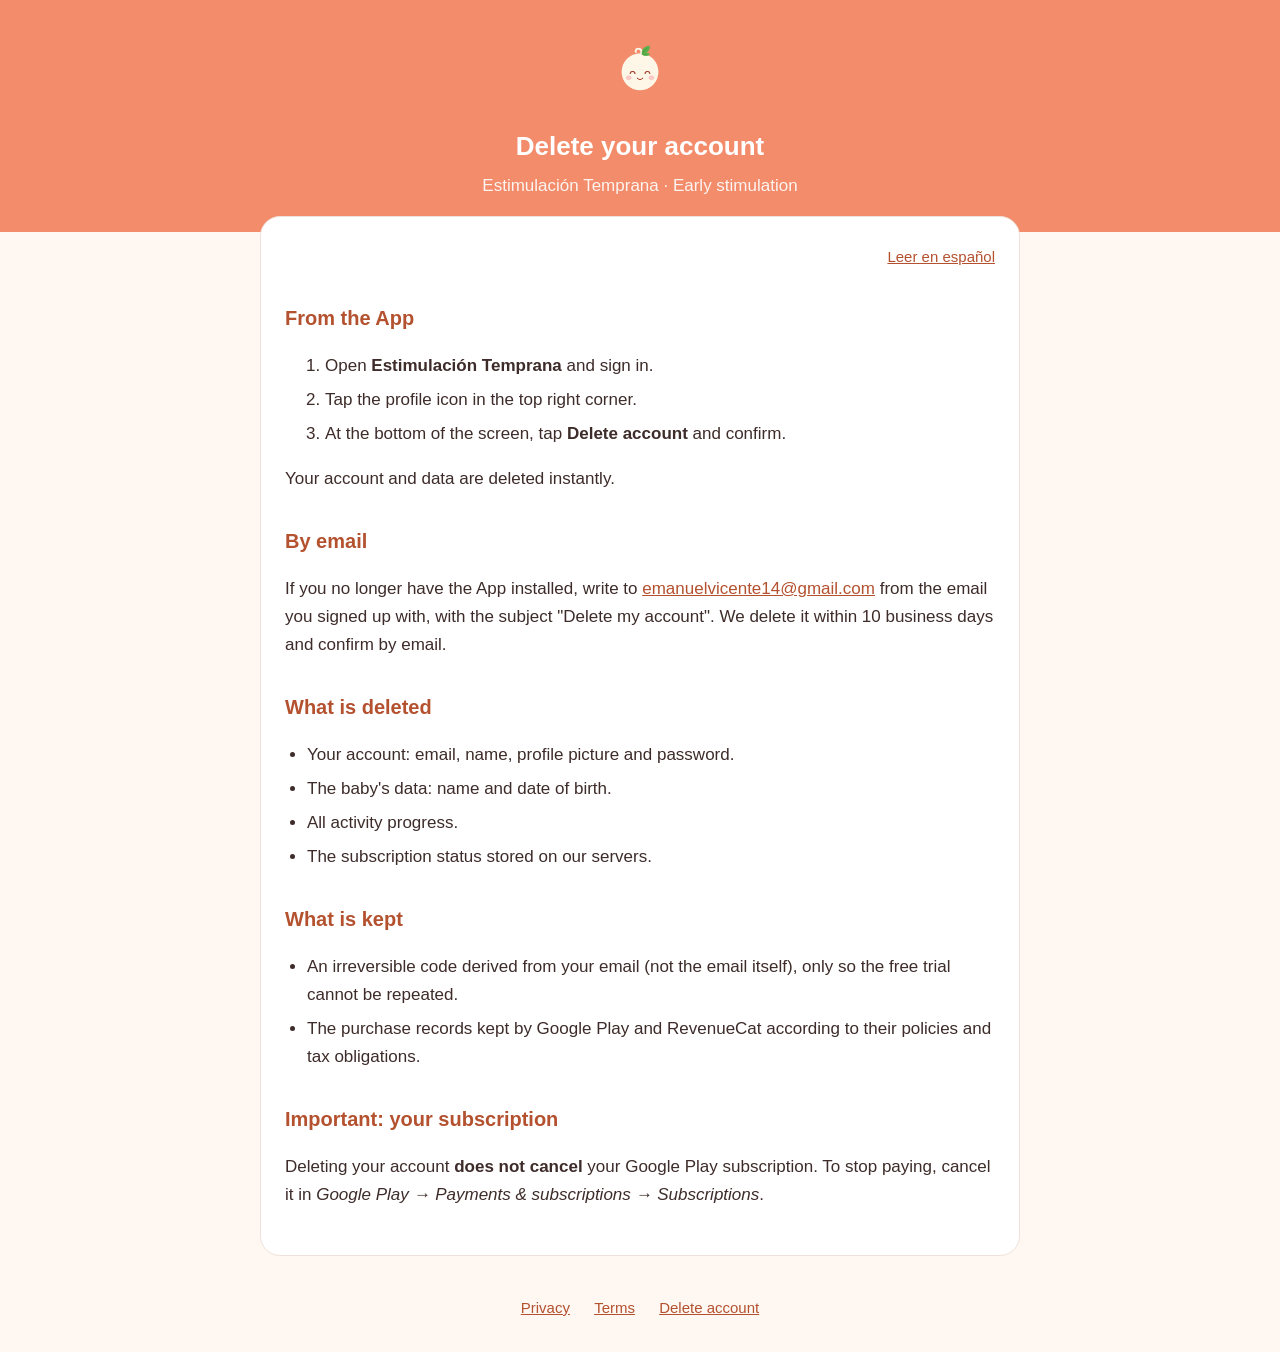
==== delete-account.html @ ceb2ab7b "Versión en inglés de los legales Co-authored-by: Cursor <cursoragent@cursor.com>" ====
<!doctype html>
<html lang="en">
<head>
  <meta charset="utf-8">
  <meta name="viewport" content="width=device-width, initial-scale=1">
  <title>Delete your account · Estimulación Temprana</title>
  <link rel="stylesheet" href="estilos.css">
  <link rel="icon" href="icono.png">
  <link rel="alternate" hreflang="es" href="eliminar-cuenta.html">
</head>
<body>
  <header>
    <img src="icono.png" alt="">
    <h1>Delete your account</h1>
    <p>Estimulación Temprana · Early stimulation</p>
  </header>

  <main>
    <p class="idioma"><a href="eliminar-cuenta.html" lang="es">Leer en español</a></p>

    <h2>From the App</h2>
    <ol>
      <li>Open <strong>Estimulación Temprana</strong> and sign in.</li>
      <li>Tap the profile icon in the top right corner.</li>
      <li>At the bottom of the screen, tap <strong>Delete account</strong> and confirm.</li>
    </ol>
    <p>Your account and data are deleted instantly.</p>

    <h2>By email</h2>
    <p>If you no longer have the App installed, write to
      <a href="mailto:emanuelvicente14@gmail.com?subject=Delete%20my%20account">emanuelvicente14@gmail.com</a>
      from the email you signed up with, with the subject "Delete my account". We delete it within 10 business days and
      confirm by email.</p>

    <h2>What is deleted</h2>
    <ul>
      <li>Your account: email, name, profile picture and password.</li>
      <li>The baby's data: name and date of birth.</li>
      <li>All activity progress.</li>
      <li>The subscription status stored on our servers.</li>
    </ul>

    <h2>What is kept</h2>
    <ul>
      <li>An irreversible code derived from your email (not the email itself), only so the free trial cannot be
        repeated.</li>
      <li>The purchase records kept by Google Play and RevenueCat according to their policies and tax obligations.</li>
    </ul>

    <h2>Important: your subscription</h2>
    <p>Deleting your account <strong>does not cancel</strong> your Google Play subscription. To stop paying, cancel it in
      <em>Google Play → Payments &amp; subscriptions → Subscriptions</em>.</p>
  </main>

  <nav>
    <a href="privacy.html">Privacy</a>
    <a href="terms.html">Terms</a>
    <a href="delete-account.html">Delete account</a>
  </nav>
</body>
</html>
---- estilos.css ----
:root {
  --fondo: #fff8f2;
  --tarjeta: #ffffff;
  --primario: #f28c6b;
  --primario-texto: #b4512f;
  --texto: #3d2c29;
  --texto-suave: #6f5a56;
  --borde: #efe2da;
}

* { box-sizing: border-box; }

body {
  margin: 0;
  background: var(--fondo);
  color: var(--texto);
  font: 17px/1.65 -apple-system, BlinkMacSystemFont, "Segoe UI", Roboto, Helvetica, Arial, sans-serif;
}

header {
  background: var(--primario);
  color: #fff;
  padding: 32px 20px;
  text-align: center;
}

header img { width: 72px; height: 72px; border-radius: 18px; }
header h1 { margin: 12px 0 0; font-size: 26px; }
header p { margin: 4px 0 0; opacity: 0.9; }

main {
  max-width: 760px;
  margin: -16px auto 40px;
  background: var(--tarjeta);
  border: 1px solid var(--borde);
  border-radius: 20px;
  padding: 28px 24px;
}

h2 { color: var(--primario-texto); font-size: 20px; margin-top: 32px; }
a { color: var(--primario-texto); }
.idioma { text-align: right; font-size: 15px; margin: 0 0 8px; }
.actualizado { color: var(--texto-suave); font-size: 15px; margin-top: 0; }
ul { padding-left: 22px; }
li { margin-bottom: 6px; }

nav { text-align: center; margin: 0 0 32px; font-size: 15px; }
nav a { margin: 0 10px; }
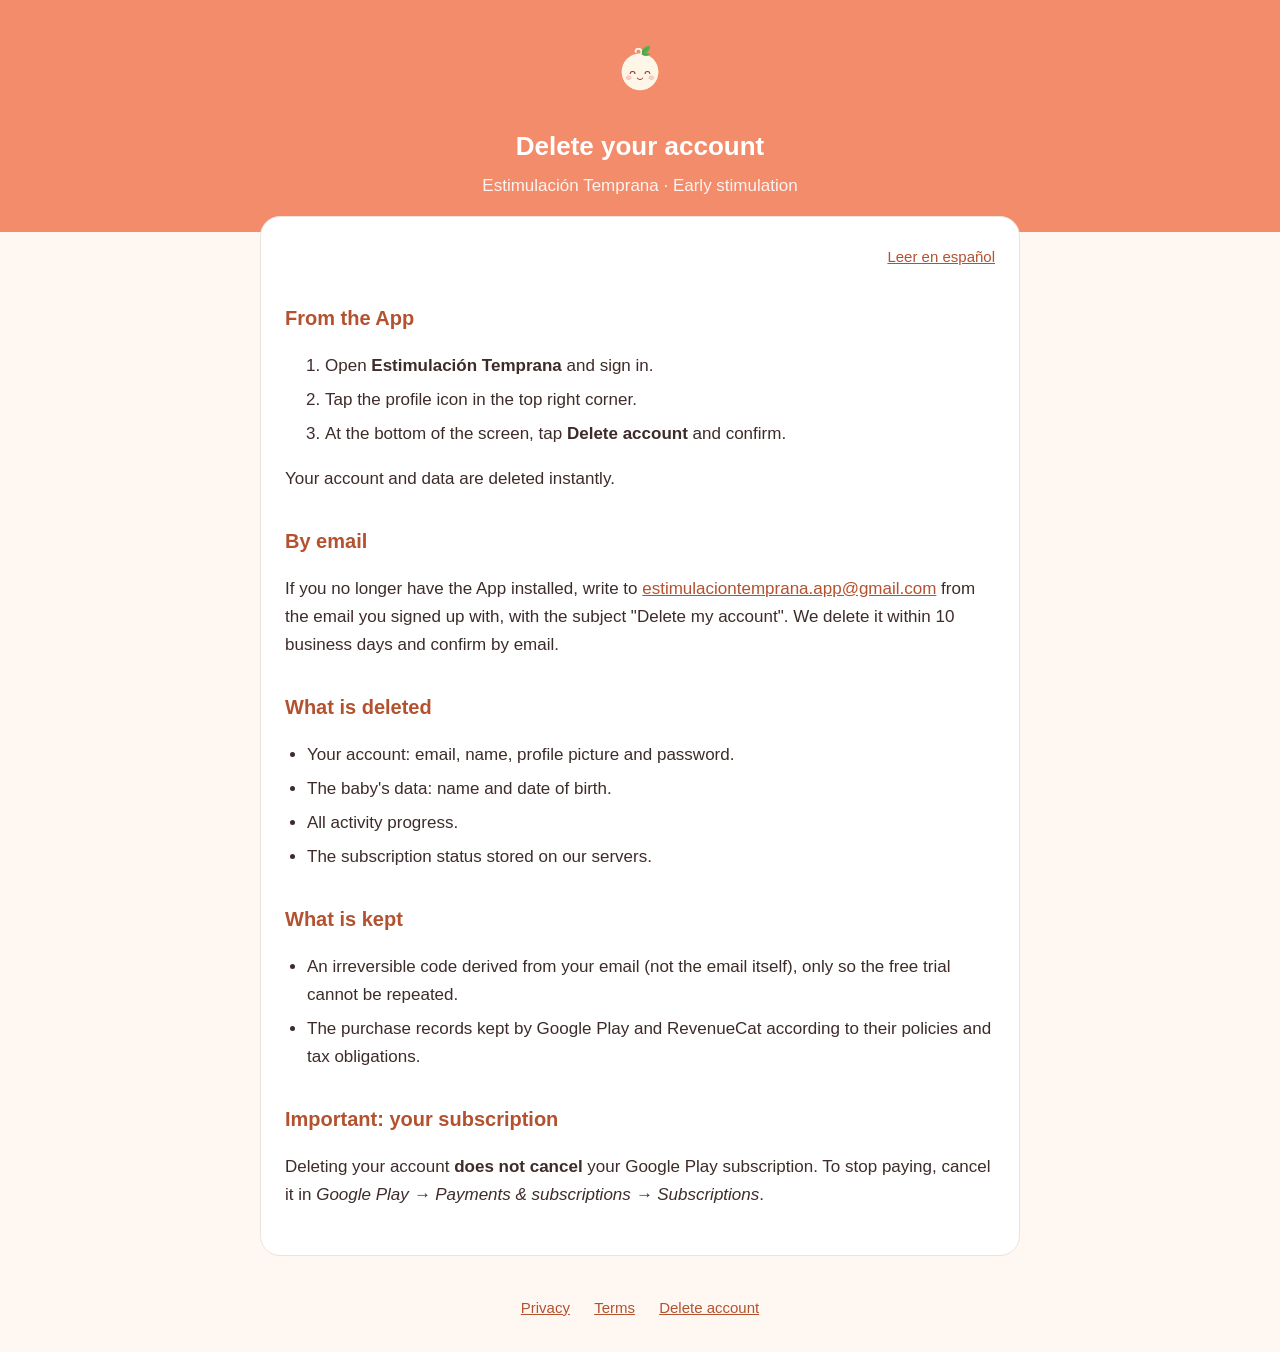
==== commit 3eb8b960: "Updated email contact information across multiple HTML files to reflect the new support email addres" ====
--- a/delete-account.html
+++ b/delete-account.html
@@ -28,7 +28,7 @@
 
     <h2>By email</h2>
     <p>If you no longer have the App installed, write to
-      <a href="mailto:emanuelvicente14@gmail.com?subject=Delete%20my%20account">emanuelvicente14@gmail.com</a>
+      <a href="mailto:estimulaciontemprana.app@gmail.com?subject=Delete%20my%20account">estimulaciontemprana.app@gmail.com</a>
       from the email you signed up with, with the subject "Delete my account". We delete it within 10 business days and
       confirm by email.</p>
 
